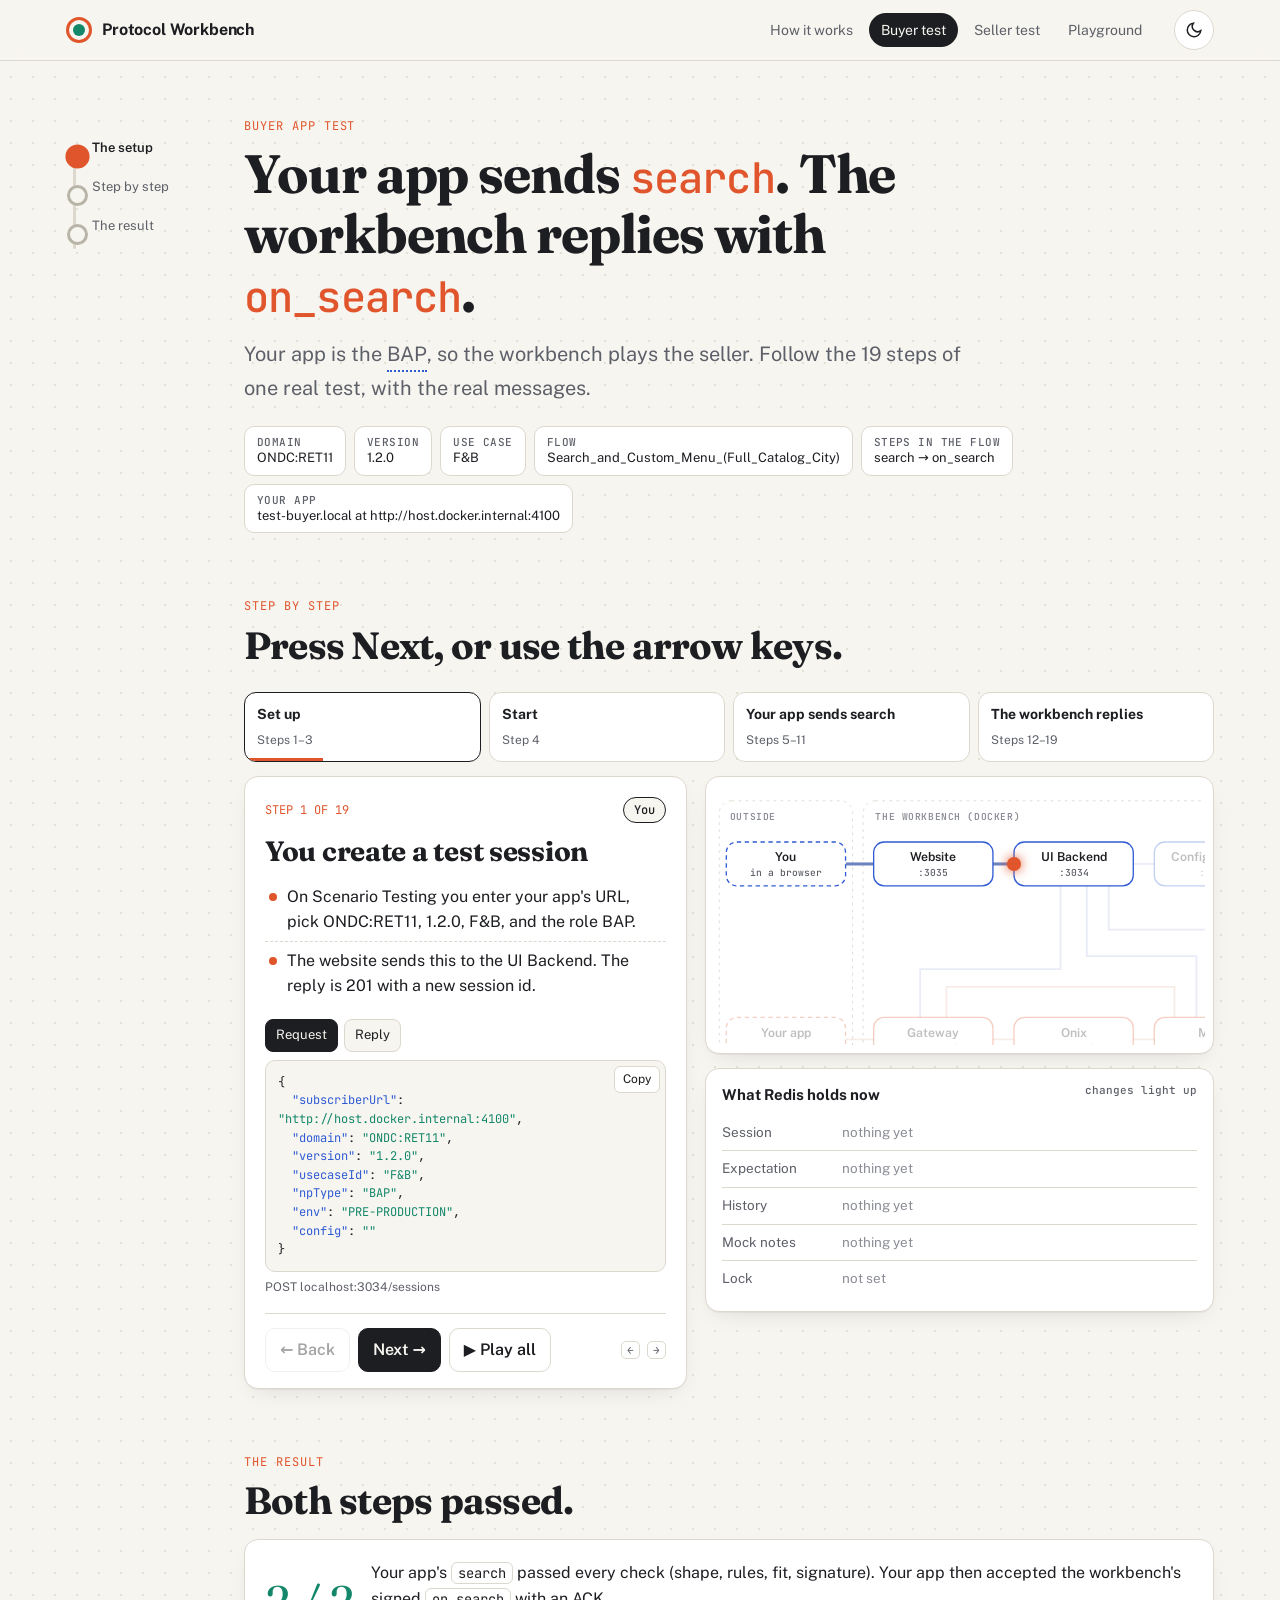
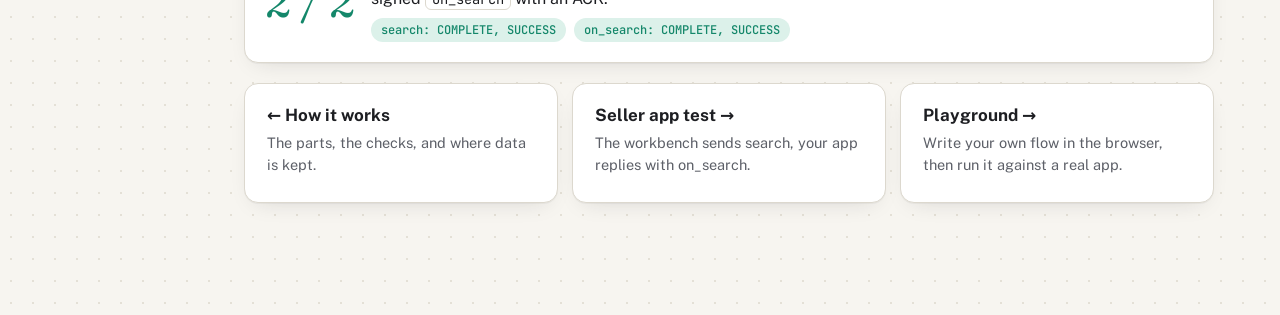
==== buyer.html @ 43fdad07 "Workbench guide: how it works, buyer test, seller test, playground Co-Authored-By: Claude Opus 5.5 <" ====
<!doctype html>
<html lang="en" data-theme="light">
<head>
<meta charset="utf-8">
<meta name="viewport" content="width=device-width, initial-scale=1">
<title>Workbench: Buyer App Test</title>
<meta name="description" content="A buyer app test on the ONDC Protocol Workbench, step by step, with the real messages.">
<link rel="preconnect" href="https://fonts.googleapis.com">
<link rel="preconnect" href="https://fonts.gstatic.com" crossorigin>
<link href="https://fonts.googleapis.com/css2?family=Fraunces:opsz,wght@9..144,500;9..144,700&family=Public+Sans:wght@400;500;600;700&family=JetBrains+Mono:wght@400;500&display=swap" rel="stylesheet">
<link rel="stylesheet" href="assets/guide.css">
</head>
<body>

<header class="top">
  <div class="top-in">
    <div class="brand"><i class="brand-mark" aria-hidden="true"></i><span>Protocol Workbench</span></div>
    <nav class="pages" aria-label="Guide pages">
      <a href="index.html">How it works</a>
      <a href="buyer.html" aria-current="page">Buyer test</a>
      <a href="seller.html">Seller test</a>
      <a href="playground.html">Playground</a>
    </nav>
    <button class="theme-btn" id="themeBtn" type="button" aria-label="Switch to dark mode"></button>
  </div>
</header>

<div class="wrap">
  <aside class="rail" aria-label="On this page">
    <ol id="rail">
      <span class="fill" id="railFill"></span>
      <li><a href="#top">The setup</a></li>
      <li><a href="#walk">Step by step</a></li>
      <li><a href="#result">The result</a></li>
    </ol>
  </aside>

  <main>
    <section id="top" class="hero">
      <p class="kicker">Buyer app test</p>
      <h1>Your app sends <span class="hl">search</span>. The workbench replies with <span class="hl">on_search</span>.</h1>
      <p class="lead">Your app is the <button class="term" data-t="bap">BAP</button>, so the workbench plays the seller. Follow the 19 steps of one real test, with the real messages.</p>
      <div class="setgrid rv">
        <span><b>Domain</b>ONDC:RET11</span>
        <span><b>Version</b>1.2.0</span>
        <span><b>Use case</b>F&amp;B</span>
        <span><b>Flow</b>Search_and_Custom_Menu_(Full_Catalog_City)</span>
        <span><b>Steps in the flow</b>search → on_search</span>
        <span><b>Your app</b>test-buyer.local at http://host.docker.internal:4100</span>
      </div>
    </section>

    <section id="walk">
      <p class="kicker">Step by step</p>
      <h2>Press Next, or use the arrow keys.</h2>
      <div class="phases" id="phases"></div>

      <div class="walk">
        <article class="card scard" id="scard" aria-live="polite">
          <div class="shead"><span class="stepnum" id="sNum"></span><span class="who" id="sWho"></span></div>
          <div id="sBody"></div>
          <div class="data" id="sData"></div>
          <div class="ctrlbar">
            <button class="btn" id="sBack" type="button">← Back</button>
            <button class="btn main" id="sNext" type="button">Next →</button>
            <button class="btn" id="sAuto" type="button">▶ Play all</button>
            <span class="count"><span class="kbd">←</span> <span class="kbd">→</span></span>
          </div>
        </article>

        <div class="side-col">
          <div class="card mini">
            <svg id="mapSvg" viewBox="0 0 985 520" role="img" aria-label="Workbench map with the parts used in this step"></svg>
          </div>
          <div class="card mem">
            <h4>What Redis holds now <span>changes light up</span></h4>
            <div id="mem"></div>
          </div>
        </div>
      </div>
    </section>

    <section id="result">
      <p class="kicker">The result</p>
      <h2>Both steps passed.</h2>
      <div class="card done-card rv">
        <div class="big">2 / 2</div>
        <div>
          <p style="margin:0">Your app's <code>search</code> passed every check (shape, rules, fit, signature). Your app then accepted the workbench's signed <code>on_search</code> with an ACK.</p>
          <div class="statusrow" id="statusRow"></div>
        </div>
      </div>
      <div class="next">
        <a class="card go" href="index.html"><b>← How it works</b><small>The parts, the checks, and where data is kept.</small></a>
        <a class="card go" href="seller.html"><b>Seller app test →</b><small>The workbench sends search, your app replies with on_search.</small></a>
        <a class="card go" href="playground.html"><b>Playground →</b><small>Write your own flow in the browser, then run it against a real app.</small></a>
      </div>
    </section>
  </main>
</div>

<script src="assets/common.js"></script>
<script src="assets/buyer-data.js"></script>
<script>
(() => {
"use strict";
const B = window.BUYER;
const T = (k, w) => '<button class="term" data-t="' + k + '">' + w + "</button>";

const PHASES = [
  { name: "Set up", from: 0, to: 2 },
  { name: "Start", from: 3, to: 3 },
  { name: "Your app sends search", from: 4, to: 10 },
  { name: "The workbench replies", from: 11, to: 18 }
];

// m = map moves [edge, reverse?, answer colour?]; mem = what changes in Redis; d = data tabs
const STEPS = [
  { who: "you", title: "You create a test session",
    lines: ["On Scenario Testing you enter your app's URL, pick ONDC:RET11, 1.2.0, F&amp;B, and the role BAP.",
            "The website sends this to the UI Backend. The reply is 201 with a new session id."],
    m: [["you-ui"], ["ui-uib"]],
    d: [["Request", B.sessionReq, "POST localhost:3034/sessions"], ["Reply", B.sessionResp, "HTTP 201"]] },
  { who: "wb", title: "The UI Backend gets the step lists",
    lines: ["Config Service reads the RET11 1.2.0 spec from DB Service.",
            "10 flows come back. This test uses one of them. It has 2 steps: <code>search</code> (owner BAP) and <code>on_search</code> (owner BPP)."],
    m: [["uib-cfg"], ["cfg-db"]],
    d: [["The flow used", B.flow, "Each step has an owner. The owner sends that step."]] },
  { who: "wb", title: "The UI Backend saves the session",
    lines: ["The session is saved in Redis for 48 hours, with a copy in DB Service.",
            "Every part can now read your role, your app's URL and the step lists."],
    m: [["uib-redis"]], mem: { session: "BAP · http://host.docker.internal:4100 · 10 flows" },
    d: [["Session", B.session, "Trimmed: the real session holds the step lists of all 10 flows."]] },
  { who: "you", title: "You press Start flow. The Mock waits for your app",
    lines: ["The UI Backend asks the Mock to start the flow.",
            "The Mock reads the " + T("history", "history") + ": empty. The first step, <code>search</code>, belongs to the BAP. That is your app, so the Mock sends nothing.",
            "It writes an " + T("expectation", "expectation") + ": the next <code>search</code> from your app's URL belongs to this test. It is valid for 5 minutes."],
    m: [["you-ui"], ["ui-uib"], ["uib-mock"], ["mock-redis"]],
    mem: { exp: "waiting for search · expires in 5 min" },
    d: [["Request", B.startReq, "The website also sends a transaction id. It is not used, because your app brings its own."], ["Reply", B.startResp], ["Expectation", B.expectation, "Saved in Redis under your app's URL."]] },
  { who: "app", title: "Your app sends a signed search",
    lines: ["It posts to <code>localhost:3032/api-service/ONDC:RET11/1.2.0/seller/search</code>. This is the seller door, because to your app the workbench is the seller.",
            "Your app made a new " + T("txn", "transaction id") + " (<code>6ca121c1…</code>) and " + T("msgid", "message id") + " (<code>37301506…</code>).",
            "The gateway passes it to the RET11 1.2.0 Onix container."],
    m: [["app-gw"], ["gw-onix"]],
    d: [["Message", B.searchBody], ["Headers", B.searchHeaders, "The Authorization header holds your app's " + "signature."]] },
  { who: "wb", title: "Onix links the message to your test",
    lines: ["The transaction id is new, so Onix looks for an expectation for your app's URL.",
            "It finds one, takes its session and flow, and deletes it.",
            "It adds the transaction to your session and creates an empty history."],
    m: [["onix-redis"]],
    mem: { exp: "used, then deleted", session: "BAP · http://host.docker.internal:4100 · 10 flows · + transaction 6ca121c1…", hist: "created, empty" },
    d: [["Expectation found", B.expectation, "Onix uses it once, then deletes it."]] },
  { who: "wb", title: "Onix checks the message",
    lines: ["Shape: the right fields and types. Passed.",
            "Rules: the " + T("l1", "L1 rules") + " for RET11 1.2.0. Passed.",
            "Fit: the right step for this test. Passed.",
            "Signature: Onix gets your app's public key from the " + T("registry", "registry") + " and checks the " + T("signature", "signature") + ". Passed."],
    m: [["onix-reg"]],
    d: [["Registry lookup", B.lookupReq, "POST /v2.0/lookup. A local stand-in registry answered in this run."], ["Registry reply", B.lookupResp]] },
  { who: "wb", title: "Your app gets an ACK",
    lines: ["About 150 ms after sending.",
            T("ack", "ACK") + " only means: received and valid. The real answer comes later, as a separate message to your app."],
    m: [["gw-onix", 1, 1], ["app-gw", 1, 1]],
    d: [["ACK", B.searchAck, "The reply to your app's search."]] },
  { who: "wb", title: "The Recorder writes it down",
    lines: ["Onix sends the message to the Recorder.",
            "The Recorder adds <code>search</code> to the history. The full message is saved in DB Service."],
    m: [["onix-rec"], ["rec-redis"]],
    mem: { hist: "1 message: search (ACK)" },
    d: [["History", B.histSearch, "Trimmed: only ids and the ACK. Full messages live in DB Service."]] },
  { who: "wb", title: "Onix hands the search to the Mock",
    lines: ["In the background, Onix posts the search to the Mock: <code>/mock/ONDC:RET11/1.2.0/manual/search</code>.",
            "Your app already has its ACK and does not wait for this."],
    m: [["onix-mock"]] },
  { who: "wb", title: "The Mock checks the search and takes notes",
    lines: ["It replays the history: <code>search</code> is done.",
            "It runs the search step's <code>validate()</code> script, the " + T("l2", "L2 check") + ": valid.",
            "It copies values that later steps need into its " + T("notes", "notes") + ", like city <code>std:080</code>."],
    m: [["mock-redis"]],
    mem: { notes: "city std:080 · bapId · bapUri · message id" },
    d: [["Mock notes", B.notesSearch]] },
  { who: "wb", title: "The Mock needs one value from you",
    lines: ["The next step, <code>on_search</code>, belongs to the seller: the workbench.",
            "Its script needs <code>area_code</code>, which a person must type. So nothing is sent yet.",
            "The flow status becomes INPUT-REQUIRED."],
    m: [["onix-mock", 1, 1]],
    d: [["Mock's answer", B.needsInput, "This answer goes back to Onix, which only logs it."]] },
  { who: "wb", title: "The website shows a form",
    lines: ["The website asks for the status every few seconds (UI Backend → Mock).",
            "The Mock replays the history and reports <code>on_search</code> as INPUT-REQUIRED.",
            "A form with one field opens: <code>area_code</code>."],
    m: [["ui-uib"], ["uib-mock"]],
    d: [["Status", B.statusInput]] },
  { who: "you", title: "You submit area_code = 144203",
    lines: ["The UI Backend passes it to the Mock (<code>/flows/proceed</code>).",
            "The Mock sets the " + T("lock", "lock") + " to WORKING, so this step cannot be sent twice.",
            "It queues a job to build the message and answers at once."],
    m: [["you-ui"], ["ui-uib"], ["uib-mock"], ["mock-redis"]],
    mem: { lock: "W" },
    d: [["Request", B.proceedReq, "POST localhost:3034/flow/proceed"], ["Reply", B.proceedResp]] },
  { who: "wb", title: "The Mock builds on_search",
    lines: ["The on_search script starts from a sample catalog.",
            "It fills in values from your search and your input: city <code>std:080</code>, the same message id, and area code <code>144203</code>.",
            "The Mock saves its own id and URL into its notes."],
    m: [["mock-redis"]],
    mem: { notes: "city std:080 · bapId · bapUri · message id · + bppId api-service:80 · bppUri" },
    d: [["on_search", B.onSearch, "Trimmed: 1 store and 2 of its 29 items."], ["Mock notes", B.notesOnSearch]] },
  { who: "wb", title: "The Mock sends it through Onix",
    lines: ["The Mock posts it to the gateway's <code>/mock/</code> door, with your app's URL, the flow id and the session id.",
            "Onix checks its shape and signs it with the workbench key."],
    m: [["mock-gw"], ["gw-onix"]],
    d: [["Workbench signature", B.onSearchAuth, "The Authorization header Onix added. keyId starts with api-service:80."]] },
  { who: "app", title: "Your app receives on_search and answers ACK",
    lines: ["Onix delivers it to <code>http://host.docker.internal:4100/on_search</code> and waits for your app's answer.",
            "Your app checks the workbench's signature: valid. " + B.onSearchItems + " items arrived.",
            "Your app answers ACK."],
    m: [["gw-onix", 1], ["app-gw", 1], ["app-gw", 0, 1]],
    d: [["Your app's ACK", B.onSearchAck]] },
  { who: "wb", title: "The Recorder writes it down and frees the lock",
    lines: ["<code>on_search</code> is added to the history.",
            "The lock goes back to AVAILABLE, 75 ms after it was set.",
            "The full message is saved in DB Service."],
    m: [["onix-rec"], ["rec-redis"]],
    mem: { hist: "2 messages: search (ACK) · on_search (ACK)", lock: "A" },
    d: [["History", B.histOnSearch, "Trimmed: only ids and the ACKs."], ["Lock", { status: "AVAILABLE" }]] },
  { who: "wb", title: "The website shows 100%",
    lines: ["The next status check finds both steps in the history, in the right order.",
            "<code>search</code>: COMPLETE, SUCCESS. <code>on_search</code>: COMPLETE, SUCCESS."],
    m: [["ui-uib"], ["uib-mock"]],
    d: [["Status", B.statusDone]] }
];

window.WALK = { phases: PHASES, steps: STEPS, done: B.statusDone };
})();
</script>
<script src="assets/walk.js"></script>
</body>
</html>
---- assets/guide.css ----
:root{
  --bg:#f7f5f0; --paper:#ffffff; --ink:#1d1e22; --muted:#5d6068; --faint:#8b8e96;
  --line:#dcd8ce; --line-strong:#b9b4a8; --dot:#e4e0d6;
  --req:#e0552b; --req-soft:#fbe6dd;     /* messages going out */
  --res:#14876a; --res-soft:#dcf1ea;     /* answers coming back */
  --ctl:#2f5bd3; --ctl-soft:#e1e8fb;     /* test control */
  --store:#8a6d1f; --store-soft:#f4ecd5; /* storage */
  --stop:#c62f3a; --stop-soft:#f9dfe1;
  --shadow:0 1px 0 rgba(0,0,0,.04),0 8px 24px -12px rgba(30,30,40,.18);
  --radius:14px;
  --mono:"JetBrains Mono",ui-monospace,Menlo,monospace;
  --sans:"Public Sans",system-ui,-apple-system,Segoe UI,sans-serif;
  --serif:"Fraunces",Georgia,serif;
}
:root[data-theme="dark"]{
  --bg:#121317; --paper:#1b1d22; --ink:#ecebe7; --muted:#a6a8b0; --faint:#7d808a;
  --line:#2e3139; --line-strong:#454955; --dot:#22252c;
  --req:#ff7a4d; --req-soft:#3a2219;
  --res:#3ccf9e; --res-soft:#15302a;
  --ctl:#7f9dff; --ctl-soft:#1d2540;
  --store:#e0bd5c; --store-soft:#2f2816;
  --stop:#ff6b76; --stop-soft:#3a1c20;
  --shadow:0 1px 0 rgba(0,0,0,.3),0 10px 28px -14px rgba(0,0,0,.7);
}
*{box-sizing:border-box}
html{scroll-behavior:smooth;-webkit-text-size-adjust:100%}
body{margin:0;background:var(--bg);color:var(--ink);font:16px/1.6 var(--sans);
  background-image:radial-gradient(var(--dot) 1px,transparent 1px);background-size:22px 22px;
  transition:background-color .3s,color .3s}
a{color:var(--ctl)}
code,.mono{font-family:var(--mono);font-size:.86em}
code{background:var(--paper);border:1px solid var(--line);border-radius:6px;padding:1px 6px;overflow-wrap:break-word}
button{font:inherit;color:inherit}
:focus-visible{outline:2px solid var(--ctl);outline-offset:2px;border-radius:8px}
[hidden]{display:none!important}

/* ---------- top bar ---------- */
.top{position:sticky;top:0;z-index:30;background:color-mix(in srgb,var(--bg) 88%,transparent);
  backdrop-filter:blur(8px);border-bottom:1px solid var(--line)}
.top-in{max-width:1180px;margin:0 auto;padding:10px 16px;display:flex;gap:14px;align-items:center}
.brand{display:flex;align-items:center;gap:10px;font-weight:700;letter-spacing:-.01em;white-space:nowrap}
.brand-mark{width:26px;height:26px;border-radius:50%;border:3px solid var(--req);position:relative;flex:none}
.brand-mark::after{content:"";position:absolute;inset:4px;border-radius:50%;background:var(--res)}
.pages{display:flex;gap:4px;margin-left:auto;overflow-x:auto;scrollbar-width:none;padding-right:6px}
.pages::-webkit-scrollbar{display:none}
.pages a,.pages span{padding:6px 12px;border-radius:999px;font-size:14px;text-decoration:none;color:var(--muted);white-space:nowrap}
.pages a[aria-current="page"]{background:var(--ink);color:var(--bg)}
.pages span{opacity:.55;cursor:default}
.pages span small{font-size:11px;margin-left:4px}
.theme-btn{flex:none;width:40px;height:40px;border-radius:50%;border:1px solid var(--line);background:var(--paper);cursor:pointer;display:grid;place-items:center}
.theme-btn svg{width:18px;height:18px}

/* ---------- layout + rail ---------- */
.wrap{max-width:1180px;margin:0 auto;padding:0 16px;display:grid;grid-template-columns:150px 1fr;gap:28px}
.rail{position:sticky;top:84px;align-self:start;padding-top:56px}
.rail ol{list-style:none;margin:0;padding:0;position:relative}
.rail ol::before{content:"";position:absolute;left:7px;top:8px;bottom:8px;width:3px;background:var(--line);border-radius:3px}
.rail .fill{position:absolute;left:7px;top:8px;width:3px;background:var(--req);border-radius:3px;height:0;transition:height .35s}
.rail li{position:relative;padding:0 0 22px 26px}
.rail li::before{content:"";position:absolute;left:1px;top:6px;width:15px;height:15px;border-radius:50%;background:var(--bg);border:3px solid var(--line-strong);transition:.3s}
.rail li.done::before{border-color:var(--req)}
.rail li.on::before{background:var(--req);border-color:var(--req);transform:scale(1.15)}
.rail a{font-size:13px;color:var(--muted);text-decoration:none;line-height:1.3;display:block}
.rail li.on a{color:var(--ink);font-weight:600}
main{min-width:0;padding-bottom:80px}
section{padding:56px 0 8px;scroll-margin-top:70px}
.kicker{font-family:var(--mono);font-size:12px;letter-spacing:.08em;text-transform:uppercase;color:var(--req);margin:0 0 8px}
h1,h2{font-family:var(--serif);font-weight:700;letter-spacing:-.02em;line-height:1.1;margin:0}
h1{font-size:clamp(32px,5vw,54px);max-width:20ch}
h2{font-size:clamp(26px,3.6vw,38px);margin-bottom:10px}
.lead{font-size:clamp(17px,2vw,20px);color:var(--muted);max-width:60ch;margin:16px 0 0}
.note{font-size:14px;color:var(--muted);max-width:70ch}

/* reveal on scroll */
.rv{opacity:0;transform:translateY(14px);transition:opacity .6s,transform .6s}
.rv.in{opacity:1;transform:none}

/* ---------- terms ---------- */
.term{border:0;background:none;padding:0;border-bottom:2px dotted var(--ctl);cursor:help;font:inherit;color:inherit}
.tip{position:absolute;z-index:50;max-width:280px;background:var(--ink);color:var(--bg);padding:10px 12px;border-radius:10px;font-size:14px;line-height:1.45;box-shadow:var(--shadow);pointer-events:none;opacity:0;transform:translateY(4px);transition:.15s}
.tip.show{opacity:1;transform:none}
.tip b{display:block;font-size:12px;letter-spacing:.04em;text-transform:uppercase;opacity:.75;margin-bottom:2px}

/* ---------- hero ---------- */
.hero{padding-top:56px}
.role{margin-top:34px;display:grid;grid-template-columns:minmax(0,1.05fr) minmax(0,1fr);gap:22px;align-items:stretch}
.card{background:var(--paper);border:1px solid var(--line);border-radius:var(--radius);box-shadow:var(--shadow)}
.ask{padding:20px}
.ask p{margin:0 0 12px;font-weight:600}
.seg{display:inline-flex;background:var(--bg);border:1px solid var(--line);border-radius:999px;padding:4px;gap:4px;flex-wrap:wrap}
.seg button{border:0;background:none;padding:9px 16px;border-radius:999px;cursor:pointer;font-weight:600;color:var(--muted);transition:.2s}
.seg button[aria-pressed="true"]{background:var(--ink);color:var(--bg)}
.duo{margin-top:22px;display:grid;grid-template-columns:1fr auto 1fr;align-items:center;gap:8px}
.actor{border:2px solid var(--line-strong);border-radius:12px;padding:12px;text-align:center;background:var(--bg);transition:.35s}
.actor small{display:block;color:var(--muted);font-size:12px;font-family:var(--mono)}
.actor strong{display:block;font-size:17px}
.actor.you{border-color:var(--ctl)}
.actor.wb{border-color:var(--req)}
.wire{position:relative;width:86px;height:46px}
.wire svg{width:100%;height:100%;overflow:visible}
.wire .pk{transition:transform .2s}
.facts{padding:6px 0;list-style:none;margin:0}
.facts li{display:grid;grid-template-columns:132px 1fr;gap:12px;padding:12px 18px;border-bottom:1px solid var(--line)}
.facts li:last-child{border-bottom:0}
.facts dt,.facts .k{color:var(--muted);font-size:14px}
.facts .v{font-weight:600;min-width:0;overflow-wrap:anywhere}
.facts .v small{display:block;overflow-wrap:anywhere;line-height:1.5;margin-top:4px}
.flip{display:inline-block;animation:flip .45s}
@keyframes flip{from{opacity:0;transform:translateY(6px)}to{opacity:1;transform:none}}

/* ---------- map ---------- */
.mode{display:flex;gap:10px;flex-wrap:wrap;align-items:center;margin:20px 0 14px}
.mapgrid{display:grid;grid-template-columns:minmax(0,1fr);gap:16px}
.mapgrid>*{min-width:0}
.mapbox{padding:10px;overflow-x:auto;overscroll-behavior-x:contain}
.mapbox svg{display:block;width:100%;min-width:760px;height:auto}
.swipe{display:none;font-size:13px;color:var(--muted);margin:6px 4px 0}
.node{cursor:pointer}
.node rect{fill:var(--paper);stroke:var(--line-strong);stroke-width:1.5;transition:fill .25s,stroke .25s,opacity .25s}
.node .nm{font:600 14px var(--sans);fill:var(--ink)}
.node .pt{font:500 11px var(--mono);fill:var(--muted)}
.node.g-msg rect{stroke:var(--req)}
.node.g-ctl rect{stroke:var(--ctl)}
.node.g-store rect{stroke:var(--store)}
.node.g-out rect{stroke-dasharray:5 4}
.node:hover rect,.node.sel rect{stroke-width:2.5}
.node.sel rect{fill:var(--req-soft)}
.node.g-ctl.sel rect{fill:var(--ctl-soft)}
.node.g-store.sel rect{fill:var(--store-soft)}
.node.dim{opacity:.28}
.edge{fill:none;stroke:var(--line-strong);stroke-width:2;transition:stroke .25s,opacity .25s,stroke-width .25s}
.edge.e-msg{stroke:color-mix(in srgb,var(--req) 55%,var(--line-strong))}
.edge.e-ctl{stroke:color-mix(in srgb,var(--ctl) 55%,var(--line-strong))}
.edge.e-store{stroke:color-mix(in srgb,var(--store) 50%,var(--line-strong))}
.edge.dash{stroke-dasharray:6 5}
.edge.dim{opacity:.15}
.edge.hot{stroke-width:3.5;opacity:1}
.edge.flow{stroke-dasharray:8 7;animation:march .7s linear infinite}
@keyframes march{to{stroke-dashoffset:-15}}
.zone{fill:none;stroke:var(--line);stroke-dasharray:3 5}
.zone-t{font:600 11px var(--mono);fill:var(--faint);letter-spacing:.06em}
.pkt{fill:var(--req);filter:drop-shadow(0 0 6px var(--req))}
.pkt.back{fill:var(--res);filter:drop-shadow(0 0 6px var(--res))}
.panel{padding:18px 20px;min-height:210px}
#panelBody{display:grid;grid-template-columns:minmax(0,1.3fr) minmax(0,1fr);gap:8px 28px}
#panelBody[hidden]{display:none}
#panelBody .side{border-left:1px solid var(--line);padding-left:22px}
@media (max-width:720px){#panelBody{grid-template-columns:1fr}#panelBody .side{border-left:0;padding-left:0}}
.panel h3{margin:4px 0 2px;font-size:20px}
.panel .tag{font-family:var(--mono);font-size:12px;color:var(--muted)}
.panel p{margin:10px 0}
.panel ul{margin:8px 0 0;padding-left:18px}
.panel li{margin:4px 0}
.chips{display:flex;flex-wrap:wrap;gap:6px;margin-top:8px}
.chip{border:1px solid var(--line);background:var(--bg);border-radius:999px;padding:4px 10px;font-size:13px;cursor:pointer}
.chip:hover{border-color:var(--ink)}
.empty{color:var(--muted)}
.legend{display:flex;flex-wrap:wrap;gap:14px;font-size:13px;color:var(--muted);margin:10px 4px 0}
.legend i{display:inline-block;width:18px;height:0;border-top:3px solid;vertical-align:middle;margin-right:6px}

/* player */
.player{display:flex;flex-direction:column;gap:10px}
.playbar{padding:14px 18px;display:grid;grid-template-columns:minmax(0,1fr) auto;gap:6px 20px;align-items:center}
.playbar .stepnum{grid-column:1/-1}
.playbar .steptext{min-height:52px;font-size:17px}
.playbar .ticks{grid-column:1/-1}
.playbar>.note{display:none}
@media (max-width:720px){.playbar{grid-template-columns:1fr}}
.stepnum{font-family:var(--mono);font-size:12px;color:var(--req)}
.steptext{font-size:17px;line-height:1.5;min-height:110px}
.ctrls{display:flex;gap:8px;align-items:center;flex-wrap:wrap}
.btn{border:1px solid var(--line);background:var(--paper);border-radius:10px;padding:8px 14px;cursor:pointer;font-weight:600}
.btn:hover{border-color:var(--ink)}
.btn.main{background:var(--ink);color:var(--bg);border-color:var(--ink)}
.btn:disabled{opacity:.4;cursor:default}
.ticks{display:flex;gap:5px;flex-wrap:wrap}
.ticks button{width:26px;height:26px;border-radius:50%;border:1px solid var(--line);background:var(--bg);font:500 11px var(--mono);cursor:pointer;padding:0}
.ticks button.on{background:var(--req);border-color:var(--req);color:#fff}
.ticks button.seen{border-color:var(--req)}
.kbd{font-family:var(--mono);font-size:11px;border:1px solid var(--line);border-radius:5px;padding:1px 5px;color:var(--muted)}

/* ---------- gates ---------- */
.pick{display:flex;flex-wrap:wrap;gap:8px;margin:18px 0 18px}
.pick button{border:1px solid var(--line);background:var(--paper);border-radius:12px;padding:10px 14px;cursor:pointer;text-align:left;box-shadow:var(--shadow);transition:transform .15s}
.pick button:hover{transform:translateY(-2px)}
.pick button[aria-pressed="true"]{border-color:var(--ink);outline:2px solid var(--ink)}
.pick b{display:block;font-size:15px}
.pick small{color:var(--muted);font-size:13px}
.track{padding:20px 18px 18px;position:relative}
.gates{display:grid;grid-template-columns:repeat(6,minmax(0,1fr));gap:8px;position:relative}
.gate{border:2px solid var(--line);border-radius:12px;padding:10px 8px;text-align:center;background:var(--bg);font-size:13px;line-height:1.3;transition:.3s;min-height:96px;display:flex;flex-direction:column;justify-content:center;gap:4px}
.gate .n{font-family:var(--mono);font-size:11px;color:var(--muted)}
.gate.pass{border-color:var(--res);background:var(--res-soft)}
.gate.fail{border-color:var(--stop);background:var(--stop-soft);animation:shake .4s}
.gate.ack{border-style:dashed}
@keyframes shake{25%{transform:translateX(-4px)}75%{transform:translateX(4px)}}
.runner{position:absolute;top:-12px;left:0;width:24px;height:24px;border-radius:50%;background:var(--req);box-shadow:0 0 0 5px var(--req-soft);transition:left .45s cubic-bezier(.5,0,.3,1),background .3s;z-index:2}
.runner.ok{background:var(--res);box-shadow:0 0 0 5px var(--res-soft)}
.runner.bad{background:var(--stop);box-shadow:0 0 0 5px var(--stop-soft)}
.answer{margin-top:16px;border-radius:12px;padding:14px 16px;border:1px solid var(--line);background:var(--bg);min-height:84px}
.answer .ttl{font-weight:700}
.answer pre{white-space:pre-wrap;word-break:break-word;font:12.5px/1.5 var(--mono);margin:8px 0 0;background:var(--paper);border:1px solid var(--line);border-radius:8px;padding:10px}
.answer .src{font-size:12px;color:var(--muted);margin-top:6px}
.after{margin-top:14px;font-size:15px}

/* ---------- storage ---------- */
.shelves{display:grid;grid-template-columns:1fr 1fr;gap:18px;margin-top:20px}
.shelf{padding:16px}
.shelf h3{margin:0 0 4px;font-size:18px;display:flex;align-items:baseline;gap:8px;flex-wrap:wrap}
.shelf h3 span{font:500 12px var(--mono);color:var(--muted)}
.box{display:block;width:100%;text-align:left;border:1px solid var(--line);border-radius:12px;background:var(--bg);padding:11px 12px;margin-top:8px;cursor:pointer;transition:.2s}
.box:hover{border-color:var(--ink)}
.box .row{display:flex;justify-content:space-between;gap:10px;align-items:center}
.box .life{font:500 12px var(--mono);color:var(--store);white-space:nowrap}
.box .bar{height:4px;border-radius:4px;background:var(--line);margin-top:8px;overflow:hidden}
.box .bar i{display:block;height:100%;background:var(--store);width:0;transition:width 1s}
.box .more{display:none;margin-top:8px;font-size:14px;color:var(--muted)}
.box[aria-expanded="true"]{border-color:var(--store);background:var(--store-soft)}
.box[aria-expanded="true"] .more{display:block}

/* ---------- next ---------- */
.next{display:grid;grid-template-columns:repeat(3,minmax(0,1fr));gap:14px;margin-top:20px;align-items:stretch}
.next>*{display:flex;flex-direction:column;gap:6px;padding:20px 22px;min-height:120px}
.next>div{border-style:dashed}
.next b{display:block;font-size:17px;line-height:1.3}
.next small{color:var(--muted);font-size:14.5px;line-height:1.55}
footer{border-top:1px solid var(--line);margin-top:40px;padding:20px 0;font-size:13px;color:var(--muted)}

/* ---------- responsive ---------- */
@media (max-width:1000px){
  .wrap{grid-template-columns:minmax(0,1fr)}
  .rail{display:none}
  .mapgrid{grid-template-columns:1fr}
  .panel{position:static;min-height:0}
  .swipe{display:block}
}
@media (max-width:720px){
  .role{grid-template-columns:1fr}
  .shelves,.next{grid-template-columns:1fr}
  .gates{grid-template-columns:repeat(3,minmax(0,1fr))}
  .runner{display:none}
  .facts li{grid-template-columns:1fr;gap:2px}
  .brand span{display:none}
}
@media (prefers-reduced-motion:reduce){
  *,*::before,*::after{animation:none!important;transition:none!important;scroll-behavior:auto!important}
  .rv{opacity:1;transform:none}
}

/* ---------- shared additions ---------- */
.setup{margin:18px 0 0;font-size:14px;color:var(--muted);max-width:80ch;overflow-wrap:anywhere}
.setup code{font-size:12.5px}
a.card.go{text-decoration:none;color:inherit;border-style:solid;transition:transform .15s,border-color .15s}
a.card.go:hover{transform:translateY(-2px);border-color:var(--req)}
.jk{color:var(--ctl)} .js{color:var(--res)} .jn{color:var(--req)}

/* ---------- buyer / seller walk-through pages ---------- */
.setgrid{display:flex;flex-wrap:wrap;gap:8px;margin-top:22px}
.setgrid span{background:var(--paper);border:1px solid var(--line);border-radius:10px;padding:8px 12px;font-size:13px;line-height:1.35;max-width:100%;overflow-wrap:anywhere}
.setgrid span b{display:block;font:500 11px var(--mono);color:var(--muted);letter-spacing:.04em;text-transform:uppercase}
.phases{display:grid;grid-template-columns:repeat(4,minmax(0,1fr));gap:8px;margin:26px 0 14px}
.phase{border:1px solid var(--line);background:var(--paper);border-radius:12px;padding:10px 12px;cursor:pointer;text-align:left;position:relative;overflow:hidden}
.phase b{display:block;font-size:14px}
.phase small{color:var(--muted);font-size:12px}
.phase .pbar{position:absolute;left:0;bottom:0;height:3px;background:var(--req);width:0;transition:width .35s}
.phase.on{border-color:var(--ink)}
.walk{display:grid;grid-template-columns:minmax(0,1fr) minmax(0,1.15fr);gap:18px;align-items:start}
.walk>*{min-width:0}
.scard{padding:20px 20px 16px}
.shead{display:flex;justify-content:space-between;gap:10px;align-items:center;flex-wrap:wrap}
.who{font:500 12px var(--mono);padding:4px 10px;border-radius:999px;border:1px solid var(--line);background:var(--bg)}
.who.app{border-color:var(--req);color:var(--req)}
.who.wb{border-color:var(--ctl);color:var(--ctl)}
.who.you{border-color:var(--ink)}
.scard h3{font-family:var(--serif);font-size:clamp(22px,2.6vw,28px);line-height:1.15;margin:12px 0 10px;letter-spacing:-.01em}
.scard ul.lines{margin:0;padding:0;list-style:none}
.scard ul.lines li{position:relative;padding:6px 0 6px 22px;border-top:1px dashed var(--line)}
.scard ul.lines li:first-child{border-top:0}
.scard ul.lines li::before{content:"";position:absolute;left:4px;top:15px;width:8px;height:8px;border-radius:50%;background:var(--req)}
.anim-in{animation:slidein .35s ease}
@keyframes slidein{from{opacity:0;transform:translateX(10px)}to{opacity:1;transform:none}}
.data{margin-top:14px}
.dtabs{display:flex;gap:6px;flex-wrap:wrap}
.dtabs button{border:1px solid var(--line);background:var(--bg);border-radius:8px;padding:5px 10px;font-size:13px;cursor:pointer}
.dtabs button[aria-pressed="true"]{background:var(--ink);color:var(--bg);border-color:var(--ink)}
.dview{position:relative;margin-top:8px}
.dview pre{margin:0;max-height:300px;overflow:auto;font:12px/1.55 var(--mono);background:var(--bg);border:1px solid var(--line);border-radius:10px;padding:12px;white-space:pre-wrap;overflow-wrap:anywhere}
.dview .cap{font-size:12px;color:var(--muted);margin-top:6px}
.copy{position:absolute;top:6px;right:6px;border:1px solid var(--line);background:var(--paper);border-radius:6px;font-size:12px;padding:3px 8px;cursor:pointer}
.ctrlbar{display:flex;gap:8px;align-items:center;flex-wrap:wrap;margin-top:16px;padding-top:14px;border-top:1px solid var(--line)}
.ctrlbar .count{margin-left:auto;font:500 12px var(--mono);color:var(--muted)}
.side-col{display:flex;flex-direction:column;gap:14px;position:sticky;top:76px}
.mini{padding:8px}
.mini svg{display:block;width:100%;height:auto;aspect-ratio:985/520}
.mem{padding:14px 16px}
.mem h4{margin:0 0 8px;font-size:15px;display:flex;justify-content:space-between;gap:8px}
.mem h4 span{font:500 11px var(--mono);color:var(--muted)}
.mrow{display:grid;grid-template-columns:110px minmax(0,1fr);gap:10px;padding:7px 0;border-top:1px solid var(--line);font-size:13.5px;align-items:baseline}
.mrow:first-of-type{border-top:0}
.mrow .mk{color:var(--muted)}
.mrow .mv{overflow-wrap:anywhere}
.mrow .mv.none{color:var(--faint)}
.mrow.chg .mv{background:var(--store-soft);border-radius:6px;padding:2px 6px;margin:-2px -6px;animation:glow 1.2s ease}
@keyframes glow{0%{box-shadow:0 0 0 0 var(--store)}100%{box-shadow:0 0 0 8px transparent}}
.lockchip{display:inline-block;font:600 11px var(--mono);padding:2px 8px;border-radius:999px}
.lockchip.w{background:var(--req-soft);color:var(--req)}
.lockchip.a{background:var(--res-soft);color:var(--res)}
.done-card{margin-top:18px;padding:20px;display:grid;grid-template-columns:auto 1fr;gap:16px;align-items:center}
.done-card .big{font-family:var(--serif);font-size:44px;line-height:1;color:var(--res)}
.statusrow{display:flex;gap:8px;flex-wrap:wrap;margin-top:6px}
.statusrow span{font:500 12px var(--mono);padding:4px 10px;border-radius:999px;background:var(--res-soft);color:var(--res)}
@media (max-width:1000px){
  .walk{grid-template-columns:minmax(0,1fr)}
  .side-col{position:static}
}
@media (max-width:720px){
  .phases{grid-template-columns:repeat(2,minmax(0,1fr))}
  .mrow{grid-template-columns:1fr;gap:2px}
  .done-card{grid-template-columns:1fr}
}

.scard,.mem,.mini,.phases{min-width:0;max-width:100%}
.mem h4{flex-wrap:wrap}
.hl{font-family:var(--mono);font-weight:500;font-size:.78em;letter-spacing:-.02em;color:var(--req);white-space:nowrap}

/* comparison table (Playground) */
.cmp{margin-top:18px;overflow:hidden}
.cmp-row{display:grid;grid-template-columns:minmax(0,1fr) minmax(0,1fr) minmax(0,1.2fr);gap:14px;width:100%;text-align:left;border:0;border-top:1px solid var(--line);background:none;padding:12px 18px;font-size:14.5px;line-height:1.45;cursor:pointer;transition:background .15s}
.cmp-row:first-child{border-top:0}
.cmp-row>span{min-width:0;overflow-wrap:anywhere}
.cmp-row>span:first-child{color:var(--muted)}
.cmp-row>span:last-child{font-weight:600}
button.cmp-row:hover{background:var(--req-soft)}
button.cmp-row:hover>span:last-child::after{content:" →";color:var(--req)}
.cmp-head{cursor:default;font:600 12px var(--mono);letter-spacing:.05em;text-transform:uppercase;color:var(--muted);background:var(--bg)}
.cmp-head>span:last-child{font-weight:600;color:var(--req)}
@media (max-width:720px){.cmp-row{grid-template-columns:1fr;gap:2px}.cmp-head{display:none}.cmp-row>span:nth-child(2)::before{content:"Scenario Testing: ";color:var(--faint)}.cmp-row>span:nth-child(3)::before{content:"Playground: ";color:var(--req);font-weight:400}}
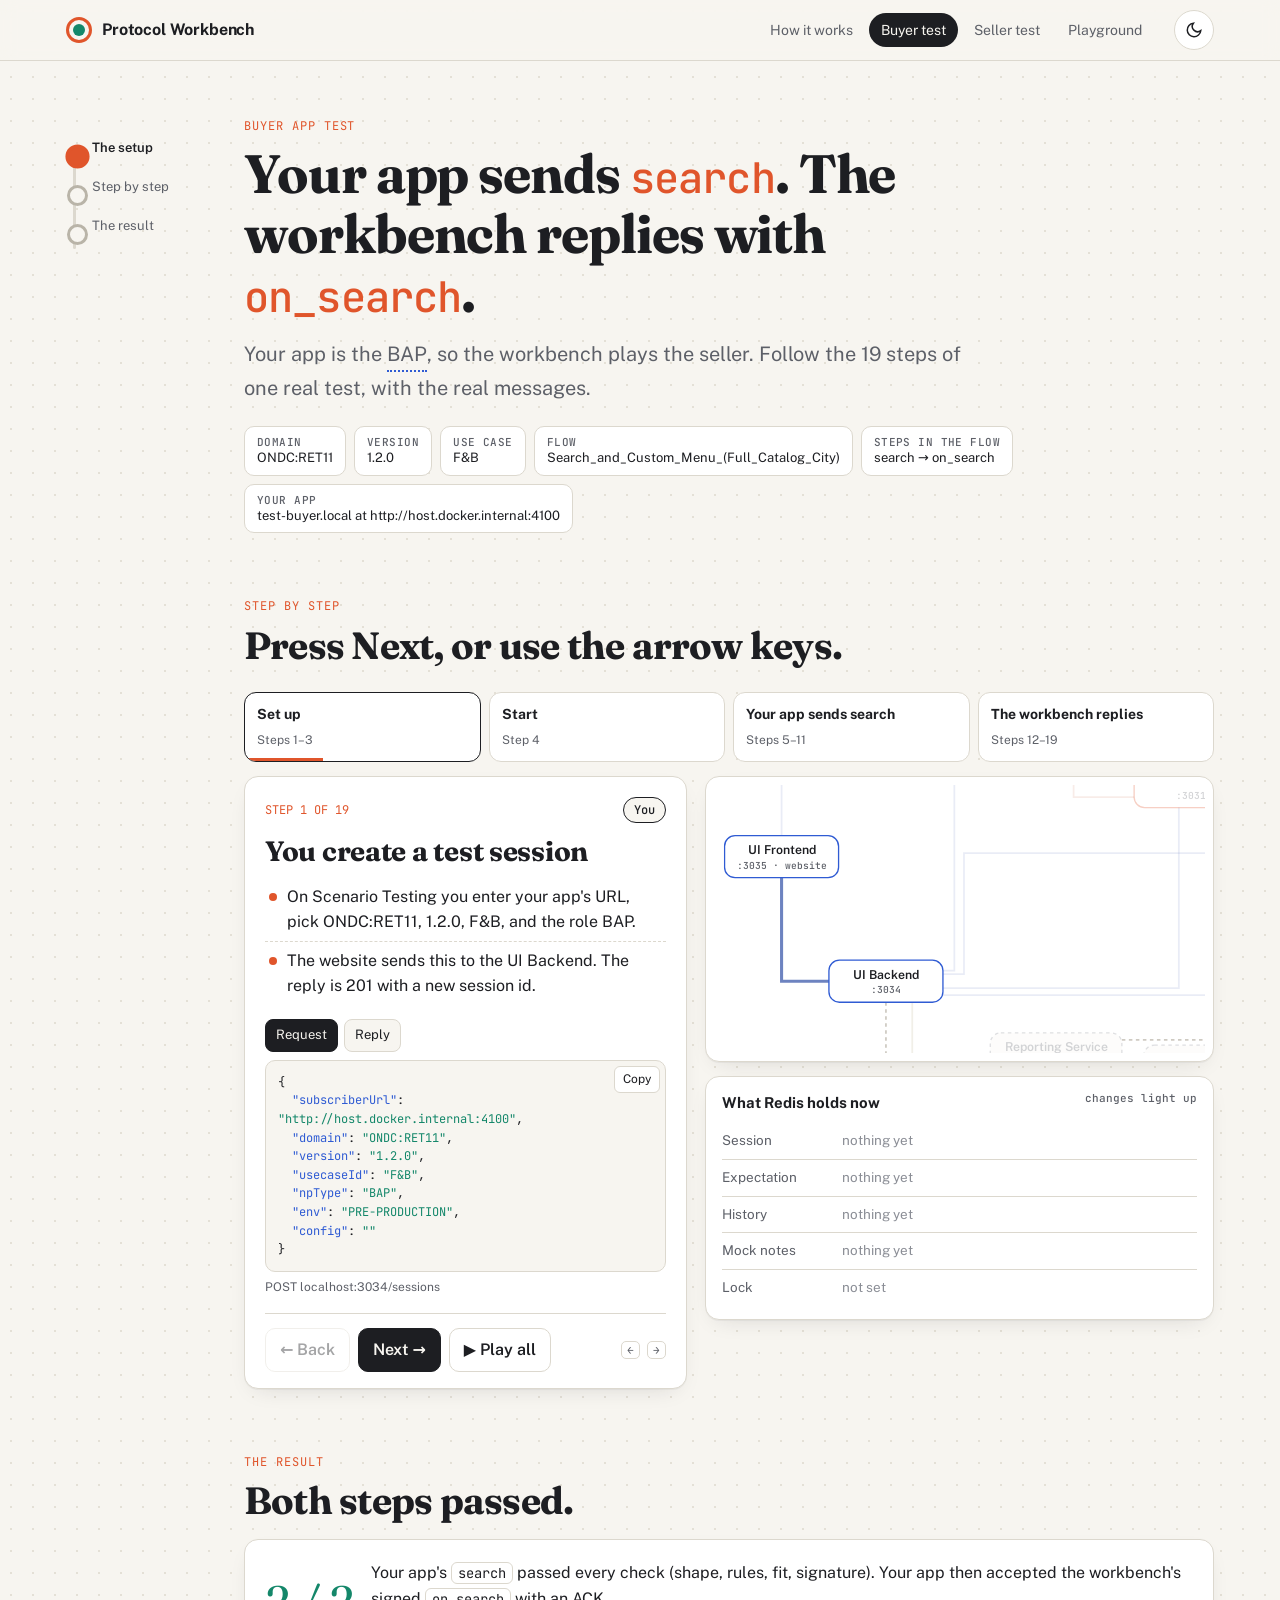
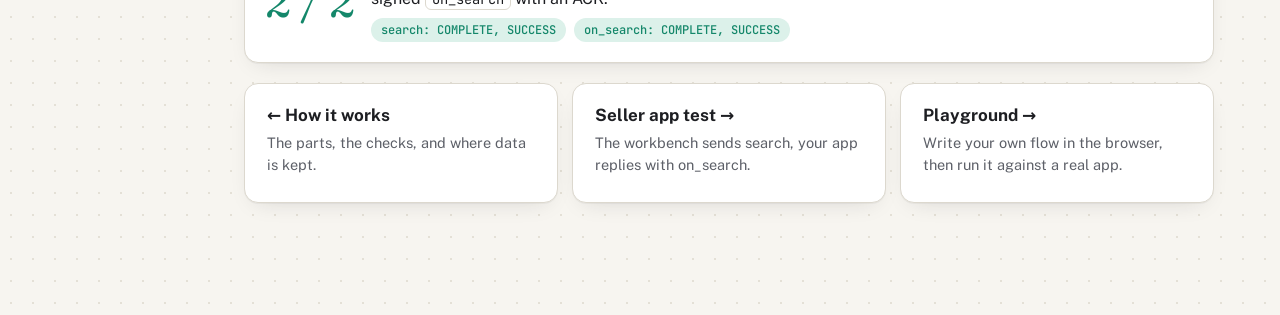
==== commit 11b67e22: "Match the map to the Confluence architecture diagram Same 14 boxes, names and connections as the Con" ====
--- a/buyer.html
+++ b/buyer.html
@@ -70,7 +70,7 @@
 
         <div class="side-col">
           <div class="card mini">
-            <svg id="mapSvg" viewBox="0 0 985 520" role="img" aria-label="Workbench map with the parts used in this step"></svg>
+            <svg id="mapSvg" viewBox="0 0 1100 600" role="img" aria-label="Workbench map with the parts used in this step"></svg>
           </div>
           <div class="card mem">
             <h4>What Redis holds now <span>changes light up</span></h4>
@@ -119,7 +119,7 @@
   { who: "you", title: "You create a test session",
     lines: ["On Scenario Testing you enter your app's URL, pick ONDC:RET11, 1.2.0, F&amp;B, and the role BAP.",
             "The website sends this to the UI Backend. The reply is 201 with a new session id."],
-    m: [["you-ui"], ["ui-uib"]],
+    m: [["fe-uib"]],
     d: [["Request", B.sessionReq, "POST localhost:3034/sessions"], ["Reply", B.sessionResp, "HTTP 201"]] },
   { who: "wb", title: "The UI Backend gets the step lists",
     lines: ["Config Service reads the RET11 1.2.0 spec from DB Service.",
@@ -129,26 +129,26 @@
   { who: "wb", title: "The UI Backend saves the session",
     lines: ["The session is saved in Redis for 48 hours, with a copy in DB Service.",
             "Every part can now read your role, your app's URL and the step lists."],
-    m: [["uib-redis"]], mem: { session: "BAP · http://host.docker.internal:4100 · 10 flows" },
+    m: [["uib-redis"], ["uib-db"]], mem: { session: "BAP · http://host.docker.internal:4100 · 10 flows" },
     d: [["Session", B.session, "Trimmed: the real session holds the step lists of all 10 flows."]] },
   { who: "you", title: "You press Start flow. The Mock waits for your app",
     lines: ["The UI Backend asks the Mock to start the flow.",
             "The Mock reads the " + T("history", "history") + ": empty. The first step, <code>search</code>, belongs to the BAP. That is your app, so the Mock sends nothing.",
             "It writes an " + T("expectation", "expectation") + ": the next <code>search</code> from your app's URL belongs to this test. It is valid for 5 minutes."],
-    m: [["you-ui"], ["ui-uib"], ["uib-mock"], ["mock-redis"]],
+    m: [["fe-uib"], ["uib-mock"], ["mock-redis"]],
     mem: { exp: "waiting for search · expires in 5 min" },
     d: [["Request", B.startReq, "The website also sends a transaction id. It is not used, because your app brings its own."], ["Reply", B.startResp], ["Expectation", B.expectation, "Saved in Redis under your app's URL."]] },
   { who: "app", title: "Your app sends a signed search",
     lines: ["It posts to <code>localhost:3032/api-service/ONDC:RET11/1.2.0/seller/search</code>. This is the seller door, because to your app the workbench is the seller.",
             "Your app made a new " + T("txn", "transaction id") + " (<code>6ca121c1…</code>) and " + T("msgid", "message id") + " (<code>37301506…</code>).",
             "The gateway passes it to the RET11 1.2.0 Onix container."],
-    m: [["app-gw"], ["gw-onix"]],
+    m: [["net-onix"]],
     d: [["Message", B.searchBody], ["Headers", B.searchHeaders, "The Authorization header holds your app's " + "signature."]] },
   { who: "wb", title: "Onix links the message to your test",
     lines: ["The transaction id is new, so Onix looks for an expectation for your app's URL.",
             "It finds one, takes its session and flow, and deletes it.",
             "It adds the transaction to your session and creates an empty history."],
-    m: [["onix-redis"]],
+    m: [["@onix"]],
     mem: { exp: "used, then deleted", session: "BAP · http://host.docker.internal:4100 · 10 flows · + transaction 6ca121c1…", hist: "created, empty" },
     d: [["Expectation found", B.expectation, "Onix uses it once, then deletes it."]] },
   { who: "wb", title: "Onix checks the message",
@@ -156,17 +156,17 @@
             "Rules: the " + T("l1", "L1 rules") + " for RET11 1.2.0. Passed.",
             "Fit: the right step for this test. Passed.",
             "Signature: Onix gets your app's public key from the " + T("registry", "registry") + " and checks the " + T("signature", "signature") + ". Passed."],
-    m: [["onix-reg"]],
+    m: [["@onix"]],
     d: [["Registry lookup", B.lookupReq, "POST /v2.0/lookup. A local stand-in registry answered in this run."], ["Registry reply", B.lookupResp]] },
   { who: "wb", title: "Your app gets an ACK",
     lines: ["About 150 ms after sending.",
             T("ack", "ACK") + " only means: received and valid. The real answer comes later, as a separate message to your app."],
-    m: [["gw-onix", 1, 1], ["app-gw", 1, 1]],
+    m: [["onix-net", 0, 1]],
     d: [["ACK", B.searchAck, "The reply to your app's search."]] },
   { who: "wb", title: "The Recorder writes it down",
     lines: ["Onix sends the message to the Recorder.",
             "The Recorder adds <code>search</code> to the history. The full message is saved in DB Service."],
-    m: [["onix-rec"], ["rec-redis"]],
+    m: [["onix-rec"], ["rec-redis"], ["rec-db"]],
     mem: { hist: "1 message: search (ACK)" },
     d: [["History", B.histSearch, "Trimmed: only ids and the ACK. Full messages live in DB Service."]] },
   { who: "wb", title: "Onix hands the search to the Mock",
@@ -184,19 +184,19 @@
     lines: ["The next step, <code>on_search</code>, belongs to the seller: the workbench.",
             "Its script needs <code>area_code</code>, which a person must type. So nothing is sent yet.",
             "The flow status becomes INPUT-REQUIRED."],
-    m: [["onix-mock", 1, 1]],
+    m: [["mock-onix", 0, 1]],
     d: [["Mock's answer", B.needsInput, "This answer goes back to Onix, which only logs it."]] },
   { who: "wb", title: "The website shows a form",
     lines: ["The website asks for the status every few seconds (UI Backend → Mock).",
             "The Mock replays the history and reports <code>on_search</code> as INPUT-REQUIRED.",
             "A form with one field opens: <code>area_code</code>."],
-    m: [["ui-uib"], ["uib-mock"]],
+    m: [["fe-uib"], ["uib-mock"]],
     d: [["Status", B.statusInput]] },
   { who: "you", title: "You submit area_code = 144203",
     lines: ["The UI Backend passes it to the Mock (<code>/flows/proceed</code>).",
             "The Mock sets the " + T("lock", "lock") + " to WORKING, so this step cannot be sent twice.",
             "It queues a job to build the message and answers at once."],
-    m: [["you-ui"], ["ui-uib"], ["uib-mock"], ["mock-redis"]],
+    m: [["fe-uib"], ["uib-mock"], ["mock-redis"]],
     mem: { lock: "W" },
     d: [["Request", B.proceedReq, "POST localhost:3034/flow/proceed"], ["Reply", B.proceedResp]] },
   { who: "wb", title: "The Mock builds on_search",
@@ -209,25 +209,25 @@
   { who: "wb", title: "The Mock sends it through Onix",
     lines: ["The Mock posts it to the gateway's <code>/mock/</code> door, with your app's URL, the flow id and the session id.",
             "Onix checks its shape and signs it with the workbench key."],
-    m: [["mock-gw"], ["gw-onix"]],
+    m: [["mock-onix"]],
     d: [["Workbench signature", B.onSearchAuth, "The Authorization header Onix added. keyId starts with api-service:80."]] },
   { who: "app", title: "Your app receives on_search and answers ACK",
     lines: ["Onix delivers it to <code>http://host.docker.internal:4100/on_search</code> and waits for your app's answer.",
             "Your app checks the workbench's signature: valid. " + B.onSearchItems + " items arrived.",
             "Your app answers ACK."],
-    m: [["gw-onix", 1], ["app-gw", 1], ["app-gw", 0, 1]],
+    m: [["onix-net"], ["net-onix", 0, 1]],
     d: [["Your app's ACK", B.onSearchAck]] },
   { who: "wb", title: "The Recorder writes it down and frees the lock",
     lines: ["<code>on_search</code> is added to the history.",
             "The lock goes back to AVAILABLE, 75 ms after it was set.",
             "The full message is saved in DB Service."],
-    m: [["onix-rec"], ["rec-redis"]],
+    m: [["onix-rec"], ["rec-redis"], ["rec-db"]],
     mem: { hist: "2 messages: search (ACK) · on_search (ACK)", lock: "A" },
     d: [["History", B.histOnSearch, "Trimmed: only ids and the ACKs."], ["Lock", { status: "AVAILABLE" }]] },
   { who: "wb", title: "The website shows 100%",
     lines: ["The next status check finds both steps in the history, in the right order.",
             "<code>search</code>: COMPLETE, SUCCESS. <code>on_search</code>: COMPLETE, SUCCESS."],
-    m: [["ui-uib"], ["uib-mock"]],
+    m: [["fe-uib"], ["uib-mock"]],
     d: [["Status", B.statusDone]] }
 ];
 
--- a/assets/guide.css
+++ b/assets/guide.css
@@ -291,7 +291,7 @@
 .ctrlbar .count{margin-left:auto;font:500 12px var(--mono);color:var(--muted)}
 .side-col{display:flex;flex-direction:column;gap:14px;position:sticky;top:76px}
 .mini{padding:8px}
-.mini svg{display:block;width:100%;height:auto;aspect-ratio:985/520}
+.mini svg{display:block;width:100%;height:auto;aspect-ratio:1100/600}
 .mem{padding:14px 16px}
 .mem h4{margin:0 0 8px;font-size:15px;display:flex;justify-content:space-between;gap:8px}
 .mem h4 span{font:500 11px var(--mono);color:var(--muted)}
@@ -335,3 +335,11 @@
 .cmp-head{cursor:default;font:600 12px var(--mono);letter-spacing:.05em;text-transform:uppercase;color:var(--muted);background:var(--bg)}
 .cmp-head>span:last-child{font-weight:600;color:var(--req)}
 @media (max-width:720px){.cmp-row{grid-template-columns:1fr;gap:2px}.cmp-head{display:none}.cmp-row>span:nth-child(2)::before{content:"Scenario Testing: ";color:var(--faint)}.cmp-row>span:nth-child(3)::before{content:"Playground: ";color:var(--req);font-weight:400}}
+
+/* map: Confluence-matching extras */
+.elabel{font:500 11px var(--mono);fill:var(--muted);paint-order:stroke;stroke:var(--paper);stroke-width:4px;transition:opacity .25s}
+.elabel.dim{opacity:.2}
+.node.g-skip rect{stroke:var(--faint);stroke-dasharray:4 4;fill:var(--bg)}
+.node.g-skip .nm{fill:var(--muted)}
+.node.g-skip .pt{fill:var(--faint)}
+.edge.e-skip{stroke:var(--line-strong);stroke-dasharray:4 4;opacity:.7}
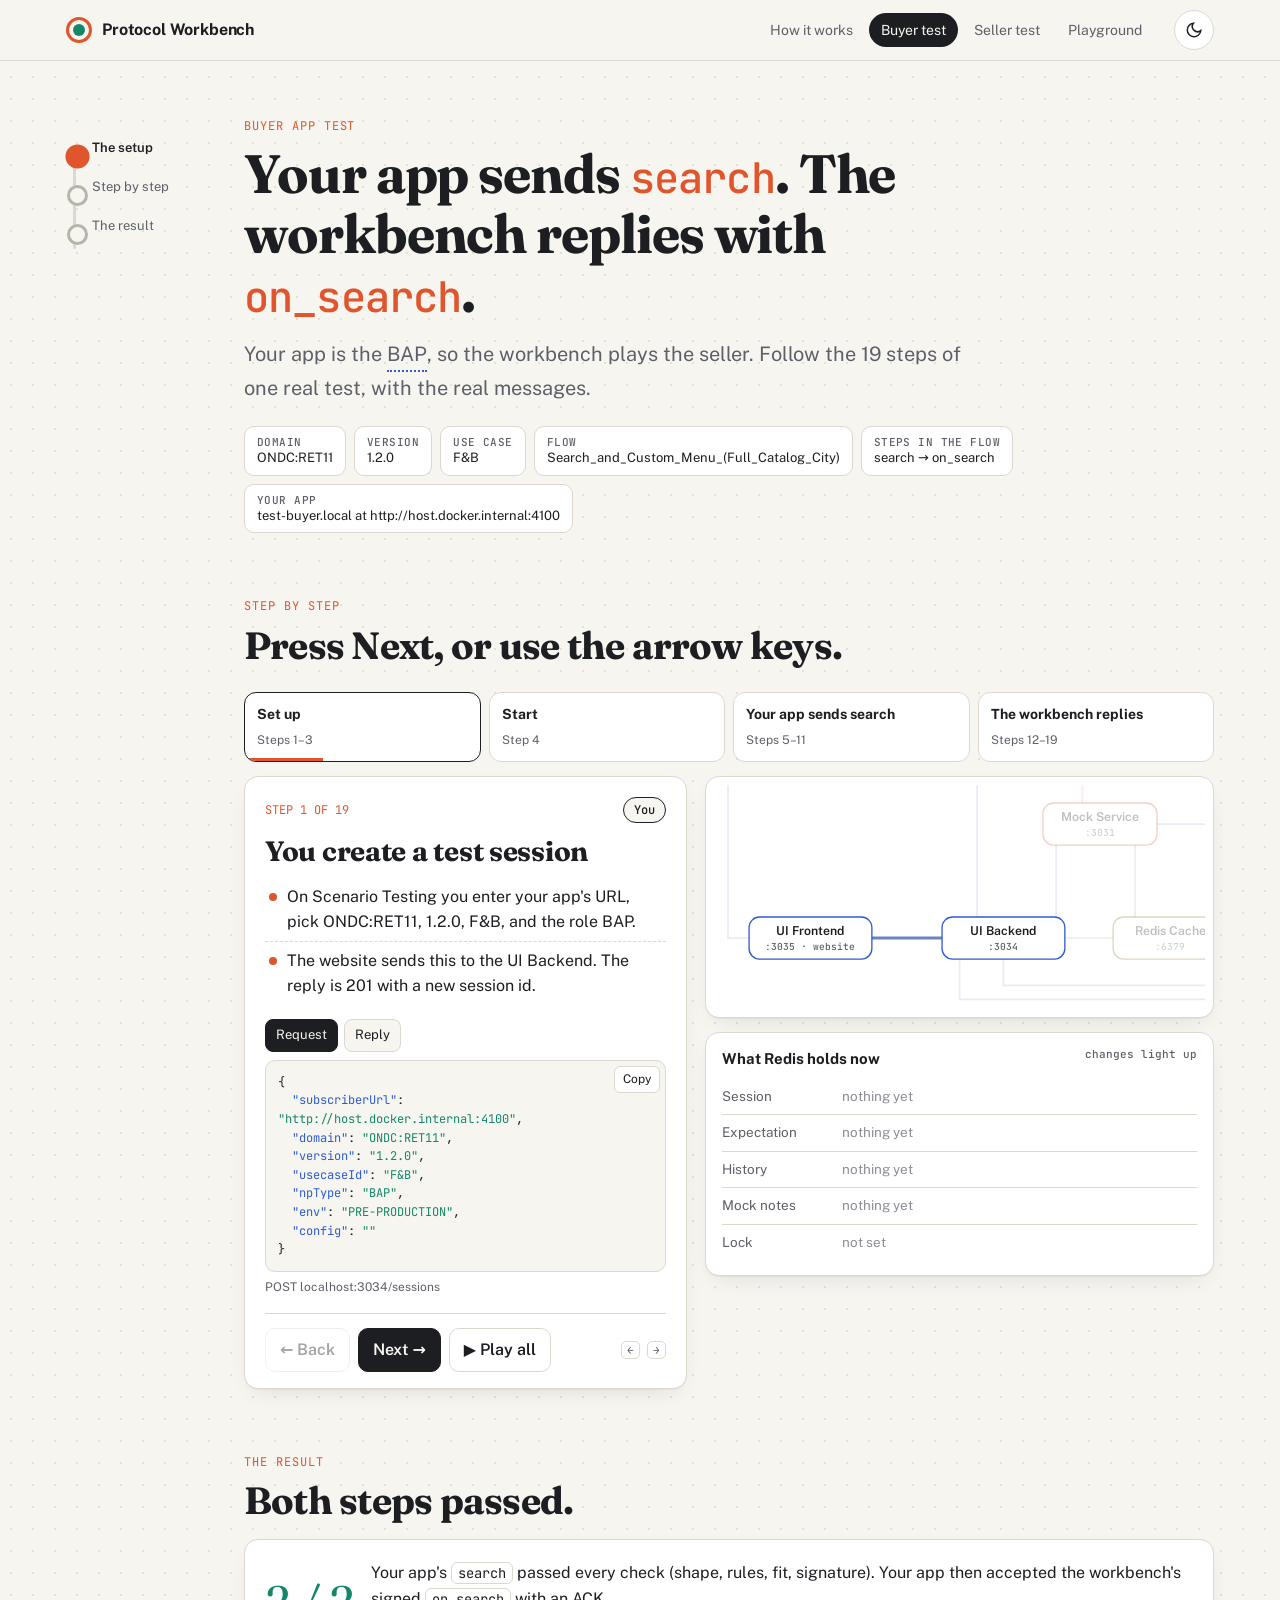
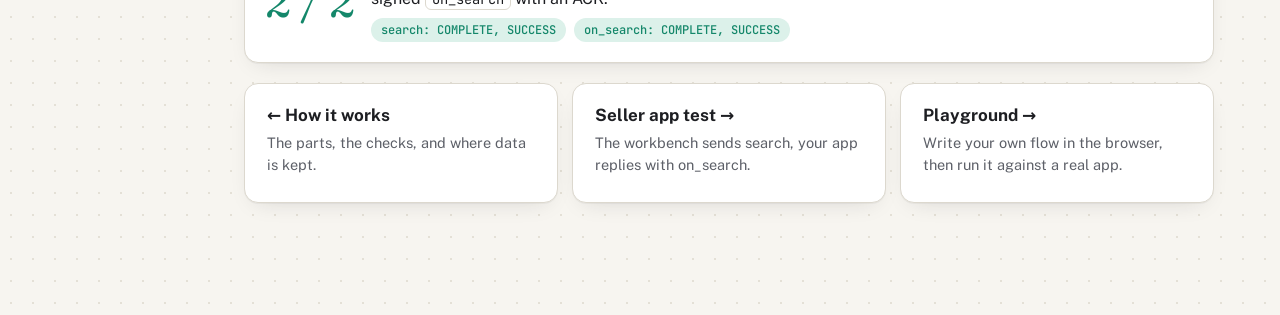
==== commit e6804272: "Simplify the map: drop uncovered services, straighter lines Removed Reporting, Praman and monitoring" ====
--- a/buyer.html
+++ b/buyer.html
@@ -70,7 +70,7 @@
 
         <div class="side-col">
           <div class="card mini">
-            <svg id="mapSvg" viewBox="0 0 1100 600" role="img" aria-label="Workbench map with the parts used in this step"></svg>
+            <svg id="mapSvg" viewBox="0 0 1100 500" role="img" aria-label="Workbench map with the parts used in this step"></svg>
           </div>
           <div class="card mem">
             <h4>What Redis holds now <span>changes light up</span></h4>
@@ -161,7 +161,7 @@
   { who: "wb", title: "Your app gets an ACK",
     lines: ["About 150 ms after sending.",
             T("ack", "ACK") + " only means: received and valid. The real answer comes later, as a separate message to your app."],
-    m: [["onix-net", 0, 1]],
+    m: [["net-onix", 1, 1]],
     d: [["ACK", B.searchAck, "The reply to your app's search."]] },
   { who: "wb", title: "The Recorder writes it down",
     lines: ["Onix sends the message to the Recorder.",
@@ -184,7 +184,7 @@
     lines: ["The next step, <code>on_search</code>, belongs to the seller: the workbench.",
             "Its script needs <code>area_code</code>, which a person must type. So nothing is sent yet.",
             "The flow status becomes INPUT-REQUIRED."],
-    m: [["mock-onix", 0, 1]],
+    m: [["onix-mock", 1, 1]],
     d: [["Mock's answer", B.needsInput, "This answer goes back to Onix, which only logs it."]] },
   { who: "wb", title: "The website shows a form",
     lines: ["The website asks for the status every few seconds (UI Backend → Mock).",
@@ -209,13 +209,13 @@
   { who: "wb", title: "The Mock sends it through Onix",
     lines: ["The Mock posts it to the gateway's <code>/mock/</code> door, with your app's URL, the flow id and the session id.",
             "Onix checks its shape and signs it with the workbench key."],
-    m: [["mock-onix"]],
+    m: [["onix-mock", 1]],
     d: [["Workbench signature", B.onSearchAuth, "The Authorization header Onix added. keyId starts with api-service:80."]] },
   { who: "app", title: "Your app receives on_search and answers ACK",
     lines: ["Onix delivers it to <code>http://host.docker.internal:4100/on_search</code> and waits for your app's answer.",
             "Your app checks the workbench's signature: valid. " + B.onSearchItems + " items arrived.",
             "Your app answers ACK."],
-    m: [["onix-net"], ["net-onix", 0, 1]],
+    m: [["net-onix", 1], ["net-onix", 0, 1]],
     d: [["Your app's ACK", B.onSearchAck]] },
   { who: "wb", title: "The Recorder writes it down and frees the lock",
     lines: ["<code>on_search</code> is added to the history.",
--- a/assets/guide.css
+++ b/assets/guide.css
@@ -291,7 +291,7 @@
 .ctrlbar .count{margin-left:auto;font:500 12px var(--mono);color:var(--muted)}
 .side-col{display:flex;flex-direction:column;gap:14px;position:sticky;top:76px}
 .mini{padding:8px}
-.mini svg{display:block;width:100%;height:auto;aspect-ratio:1100/600}
+.mini svg{display:block;width:100%;height:auto;aspect-ratio:1100/500}
 .mem{padding:14px 16px}
 .mem h4{margin:0 0 8px;font-size:15px;display:flex;justify-content:space-between;gap:8px}
 .mem h4 span{font:500 11px var(--mono);color:var(--muted)}
@@ -339,7 +339,3 @@
 /* map: Confluence-matching extras */
 .elabel{font:500 11px var(--mono);fill:var(--muted);paint-order:stroke;stroke:var(--paper);stroke-width:4px;transition:opacity .25s}
 .elabel.dim{opacity:.2}
-.node.g-skip rect{stroke:var(--faint);stroke-dasharray:4 4;fill:var(--bg)}
-.node.g-skip .nm{fill:var(--muted)}
-.node.g-skip .pt{fill:var(--faint)}
-.edge.e-skip{stroke:var(--line-strong);stroke-dasharray:4 4;opacity:.7}
